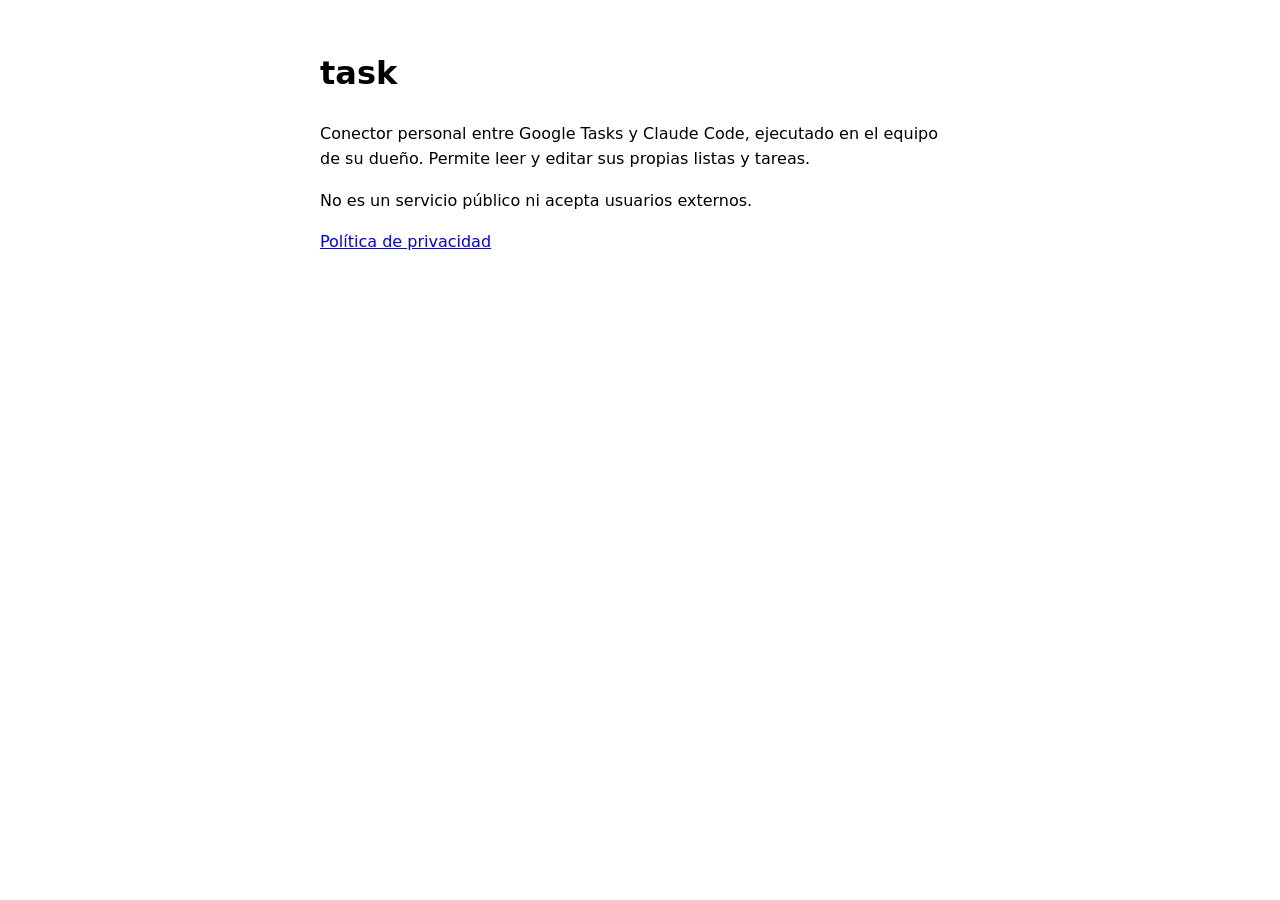
==== index.html @ f435e72d "Página de la app task" ====
<!DOCTYPE html>
<html lang="es">
<head>
<meta charset="utf-8">
<meta name="viewport" content="width=device-width, initial-scale=1">
<title>task</title>
<style>body{font-family:system-ui,sans-serif;max-width:40rem;margin:3rem auto;padding:0 1rem;line-height:1.6}</style>
</head>
<body>
<h1>task</h1>
<p>Conector personal entre Google Tasks y Claude Code, ejecutado en el equipo de su dueño. Permite leer y editar sus propias listas y tareas.</p>
<p>No es un servicio público ni acepta usuarios externos.</p>
<p><a href="privacidad.html">Política de privacidad</a></p>
</body>
</html>
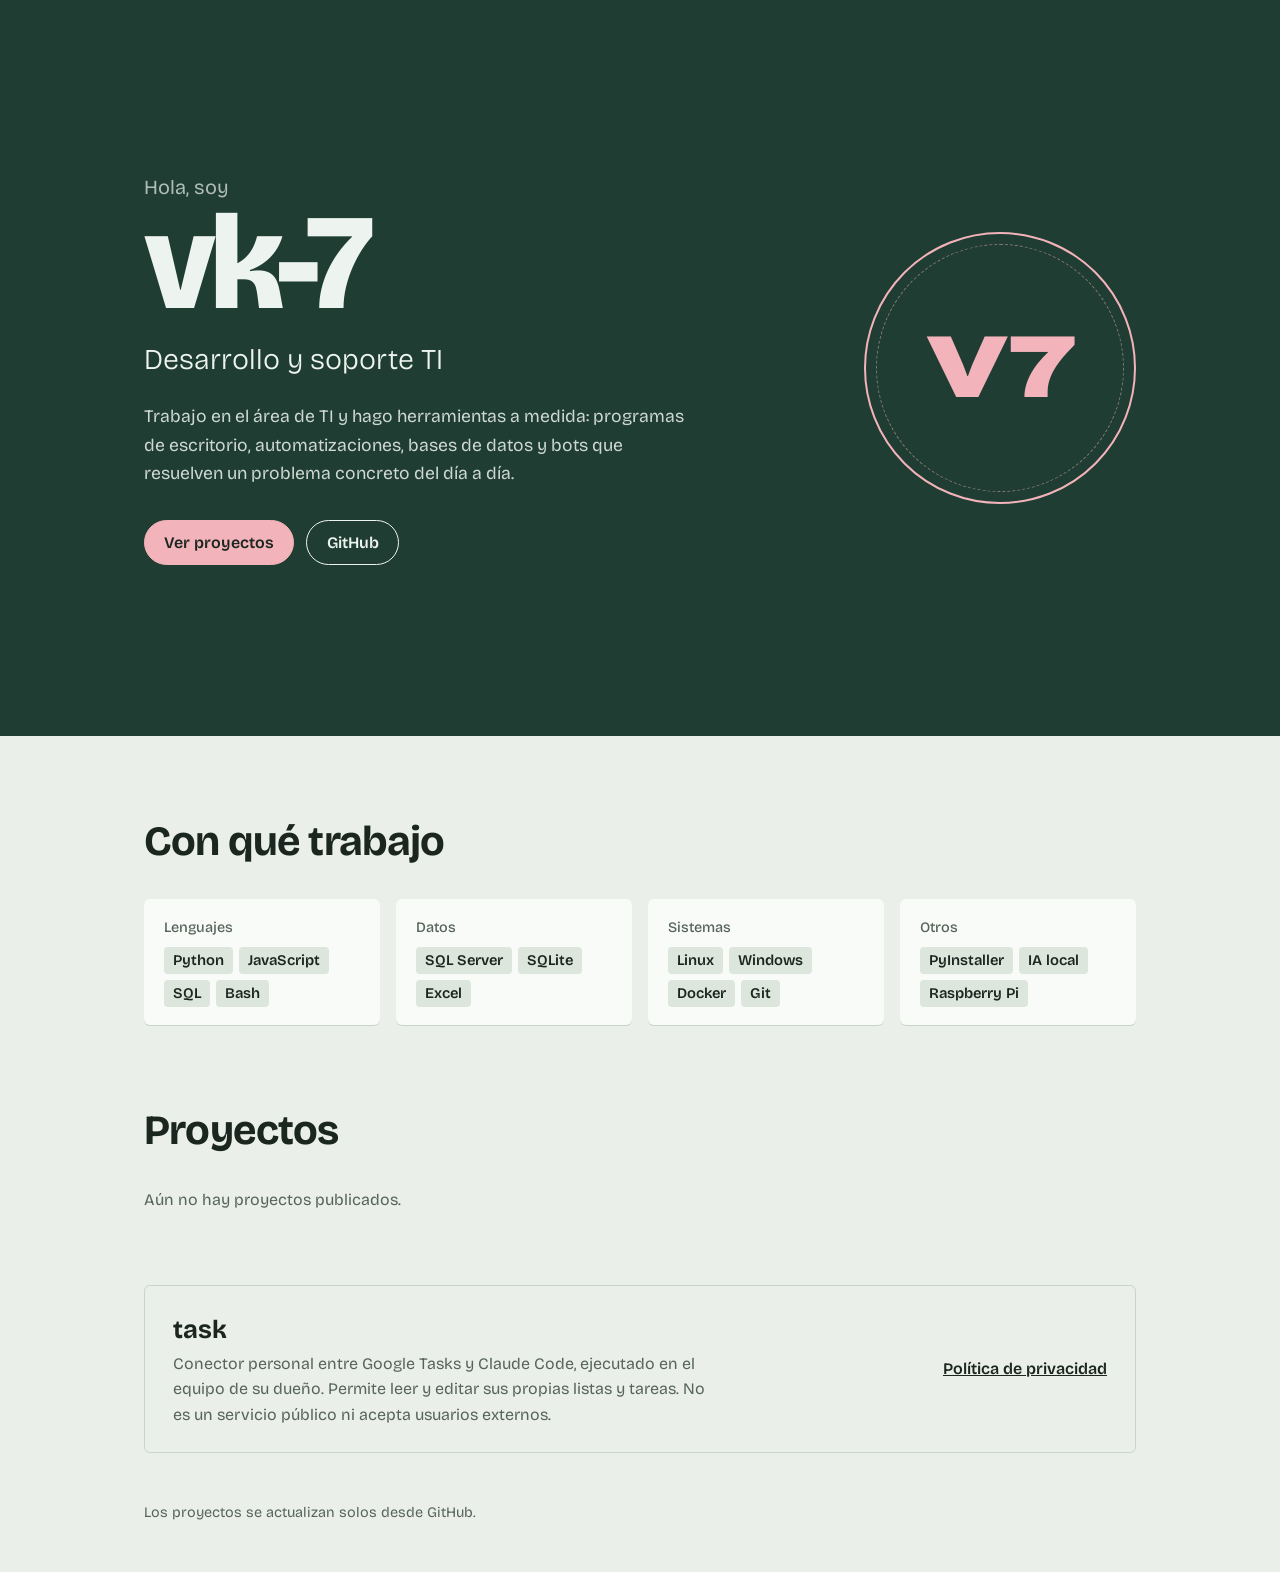
==== commit c06bc16a: "Portafolio vk-7: portada, herramientas y proyectos automáticos - Diseño nuevo (paleta Pino) con etiq" ====
--- a/index.html
+++ b/index.html
@@ -3,13 +3,62 @@
 <head>
 <meta charset="utf-8">
 <meta name="viewport" content="width=device-width, initial-scale=1">
-<title>task</title>
-<style>body{font-family:system-ui,sans-serif;max-width:40rem;margin:3rem auto;padding:0 1rem;line-height:1.6}</style>
+<meta name="version" content="1.0.0">
+<meta name="description" content="vk-7: desarrollo y soporte TI. Herramientas a medida, proyectos y la app task.">
+<title>vk-7</title>
+<link rel="icon" href="data:image/svg+xml,%3Csvg xmlns='http://www.w3.org/2000/svg' viewBox='0 0 64 64'%3E%3Ccircle cx='32' cy='32' r='32' fill='%231f3d33'/%3E%3Ctext x='32' y='42' text-anchor='middle' font-family='Arial' font-weight='900' font-size='28' fill='%23f3b3ba'%3EV7%3C/text%3E%3C/svg%3E">
+<link rel="preconnect" href="https://fonts.googleapis.com">
+<link rel="preconnect" href="https://fonts.gstatic.com" crossorigin>
+<link href="https://fonts.googleapis.com/css2?family=Archivo:wdth,wght@62..125,400..900&family=Bricolage+Grotesque:opsz,wght@12..96,300..800&display=swap" rel="stylesheet">
+<link rel="stylesheet" href="estilos.css">
 </head>
 <body>
-<h1>task</h1>
-<p>Conector personal entre Google Tasks y Claude Code, ejecutado en el equipo de su dueño. Permite leer y editar sus propias listas y tareas.</p>
-<p>No es un servicio público ni acepta usuarios externos.</p>
-<p><a href="privacidad.html">Política de privacidad</a></p>
+<header class="hero"><div class="ancho">
+  <div>
+    <p class="hola">Hola, soy</p>
+    <h1>vk-7</h1>
+    <p class="rol">Desarrollo y soporte TI</p>
+    <p class="perfil">Trabajo en el área de TI y hago herramientas a medida: programas de escritorio, automatizaciones, bases de datos y bots que resuelven un problema concreto del día a día.</p>
+    <div class="acciones">
+      <a class="lleno" href="#proyectos">Ver proyectos</a>
+      <a href="https://github.com/vk-7">GitHub</a>
+    </div>
+  </div>
+  <div class="sello" aria-hidden="true">V7</div>
+</div></header>
+
+<main class="ancho">
+  <section class="bloque">
+    <h2>Con qué trabajo</h2>
+    <div class="herramientas">
+      <div class="grupo"><h3>Lenguajes</h3><ul><li>Python</li><li>JavaScript</li><li>SQL</li><li>Bash</li></ul></div>
+      <div class="grupo"><h3>Datos</h3><ul><li>SQL Server</li><li>SQLite</li><li>Excel</li></ul></div>
+      <div class="grupo"><h3>Sistemas</h3><ul><li>Linux</li><li>Windows</li><li>Docker</li><li>Git</li></ul></div>
+      <div class="grupo"><h3>Otros</h3><ul><li>PyInstaller</li><li>IA local</li><li>Raspberry Pi</li></ul></div>
+    </div>
+  </section>
+
+  <section class="bloque" id="proyectos">
+    <h2>Proyectos</h2>
+    <div class="rejilla" id="rejilla"></div>
+    <p class="vacio" id="vacio" hidden>Aún no hay proyectos publicados.</p>
+  </section>
+
+  <section class="bloque" id="experiencia" hidden>
+    <h2>Experiencia</h2>
+    <ul class="exp" id="exp"></ul>
+  </section>
+
+  <section class="app" id="task">
+    <div>
+      <h2>task</h2>
+      <p>Conector personal entre Google Tasks y Claude Code, ejecutado en el equipo de su dueño. Permite leer y editar sus propias listas y tareas. No es un servicio público ni acepta usuarios externos.</p>
+    </div>
+    <a href="privacidad.html">Política de privacidad</a>
+  </section>
+
+  <footer>Los proyectos se actualizan solos desde GitHub.</footer>
+</main>
+<script src="portafolio.js"></script>
 </body>
 </html>
--- a/estilos.css
+++ b/estilos.css
@@ -0,0 +1,86 @@
+/* Paleta Pino */
+:root {
+  --fondo: #eaefe9;
+  --papel: #f9fbf8;
+  --tinta: #1b2620;
+  --suave: #56645b;
+  --linea: #c9d4ca;
+  --hero: #1f3d33;
+  --hero-t: #edf3ee;
+  --acento: #f3b3ba;
+  --acento-t: #1b2620;
+  --chip: #dde6dd;
+}
+
+* { box-sizing: border-box; margin: 0; }
+body { background: var(--fondo); color: var(--tinta); font-family: "Bricolage Grotesque", sans-serif; line-height: 1.6; }
+a:focus-visible, button:focus-visible { outline: 3px solid var(--acento); outline-offset: 3px; }
+.ancho { max-width: 68rem; margin: 0 auto; padding: 0 clamp(1rem, 5vw, 3rem); }
+
+/* Portada */
+.hero { background: var(--hero); color: var(--hero-t); }
+.hero .ancho { min-height: min(88vh, 46rem); display: grid; grid-template-columns: 1fr auto; align-items: center; gap: 3rem; padding-top: 4rem; padding-bottom: 4rem; }
+.hola { font-size: 1.25rem; opacity: .7; }
+.hero h1 { font-size: clamp(4rem, 11vw, 8.5rem); font-weight: 800; letter-spacing: -.04em; line-height: .9; font-variation-settings: "opsz" 96; }
+.rol { font-size: clamp(1.3rem, 2.5vw, 1.8rem); font-weight: 300; margin: .75rem 0 1.25rem; }
+.perfil { max-width: 34rem; font-size: 1.1rem; opacity: .85; }
+.acciones { display: flex; gap: .75rem; margin-top: 2rem; flex-wrap: wrap; }
+.acciones a { color: inherit; font-weight: 600; border: 1.5px solid currentColor; border-radius: 99px; padding: .55rem 1.2rem; text-decoration: none; }
+.acciones a.lleno { background: var(--acento); color: var(--acento-t); border-color: var(--acento); }
+.sello { width: clamp(10rem, 22vw, 17rem); aspect-ratio: 1; border-radius: 50%; border: 2px solid var(--acento); color: var(--acento); display: grid; place-items: center; font-family: Archivo, sans-serif; font-weight: 900; font-variation-settings: "wdth" 125; font-size: clamp(3rem, 7vw, 5.5rem); position: relative; }
+.sello::after { content: ""; position: absolute; inset: .6rem; border-radius: 50%; border: 1px dashed var(--acento); opacity: .5; }
+
+/* Secciones */
+.bloque { padding: 4.5rem 0 0; }
+.bloque h2 { font-size: clamp(1.8rem, 3.5vw, 2.6rem); font-weight: 700; letter-spacing: -.02em; margin-bottom: 1.5rem; }
+.vacio { color: var(--suave); }
+
+.herramientas { display: grid; grid-template-columns: repeat(auto-fill, minmax(14rem, 1fr)); gap: 1rem; }
+.grupo { background: var(--papel); border-radius: 6px; padding: 1.1rem 1.25rem; box-shadow: 0 1px 0 var(--linea); }
+.grupo h3 { font-size: .9rem; color: var(--suave); font-weight: 500; margin-bottom: .5rem; }
+.grupo ul { list-style: none; padding: 0; display: flex; flex-wrap: wrap; gap: .4rem; }
+.grupo li { background: var(--chip); border-radius: 4px; padding: .1rem .55rem; font-weight: 600; font-size: .92rem; }
+
+/* Etiquetas de proyecto */
+.rejilla { display: grid; grid-template-columns: repeat(auto-fill, minmax(16rem, 1fr)); gap: 1.1rem; }
+.etiqueta { background: var(--papel); border-radius: 6px; padding: 1.25rem 1.25rem 1rem; position: relative; display: flex; flex-direction: column; gap: .75rem; min-height: 14.5rem; color: inherit; text-decoration: none; box-shadow: 0 1px 0 var(--linea); font-family: Archivo, sans-serif; }
+.etiqueta::before { content: ""; position: absolute; left: 0; right: 0; top: 3.6rem; border-top: 2px dashed var(--linea); }
+.etiqueta h3 { font-size: 1.4rem; font-weight: 800; font-variation-settings: "wdth" 80; line-height: 1.1; height: 2.35rem; overflow-wrap: anywhere; padding-right: 4.5rem; }
+.etiqueta .desc { color: var(--suave); font-size: .93rem; flex: 1; padding-top: .6rem; }
+.etiqueta .desc.sin { font-style: italic; opacity: .7; }
+.campos { display: grid; grid-template-columns: 1fr 1fr; gap: .2rem 1rem; font-size: .8rem; }
+.campos dt { color: var(--suave); }
+.campos dd { font-weight: 600; margin: 0; }
+.barras { height: 2.1rem; display: flex; gap: 1px; }
+.barras i { background: var(--tinta); display: block; }
+.estado { position: absolute; top: 1.25rem; right: 1.25rem; font-size: .75rem; font-weight: 600; border: 1.5px solid currentColor; border-radius: 99px; padding: 0 .55rem; }
+a.etiqueta:hover h3 { text-decoration: underline; }
+
+/* Experiencia */
+.exp { list-style: none; padding: 0 0 0 1.5rem; border-left: 2px solid var(--linea); display: grid; gap: 2rem; }
+.exp li { position: relative; }
+.exp li::before { content: ""; position: absolute; left: calc(-1.5rem - 7px); top: .45rem; width: 12px; height: 12px; border-radius: 50%; background: var(--acento); }
+.cuando, .donde { color: var(--suave); }
+.exp h3 { font-size: 1.3rem; }
+
+/* App task */
+.app { margin: 4.5rem 0 0; border: 1.5px solid var(--linea); border-radius: 6px; padding: 1.5rem 1.75rem; display: flex; justify-content: space-between; align-items: center; gap: 1.5rem; flex-wrap: wrap; }
+.app h2 { font-size: 1.6rem; }
+.app p { color: var(--suave); max-width: 34rem; }
+.app a { color: inherit; font-weight: 600; }
+
+footer { padding: 3rem 0; color: var(--suave); font-size: .9rem; }
+
+/* Política de privacidad */
+.legal { padding-top: 3rem; padding-bottom: 1rem; max-width: 46rem; }
+.legal .volver { color: var(--suave); font-weight: 600; }
+.legal h1 { font-size: clamp(2.2rem, 5vw, 3.2rem); font-weight: 700; letter-spacing: -.02em; line-height: 1.1; margin: 1.5rem 0 .5rem; }
+.legal h2 { font-size: 1.35rem; margin: 2rem 0 .4rem; }
+.legal p { font-size: 1.05rem; }
+.legal a { color: inherit; }
+.legal code { background: var(--chip); border-radius: 4px; padding: 0 .3rem; font-size: .9em; overflow-wrap: anywhere; }
+
+@media (max-width: 720px) {
+  .hero .ancho { grid-template-columns: 1fr; min-height: auto; }
+  .sello { order: -1; width: 8rem; font-size: 2.5rem; }
+}
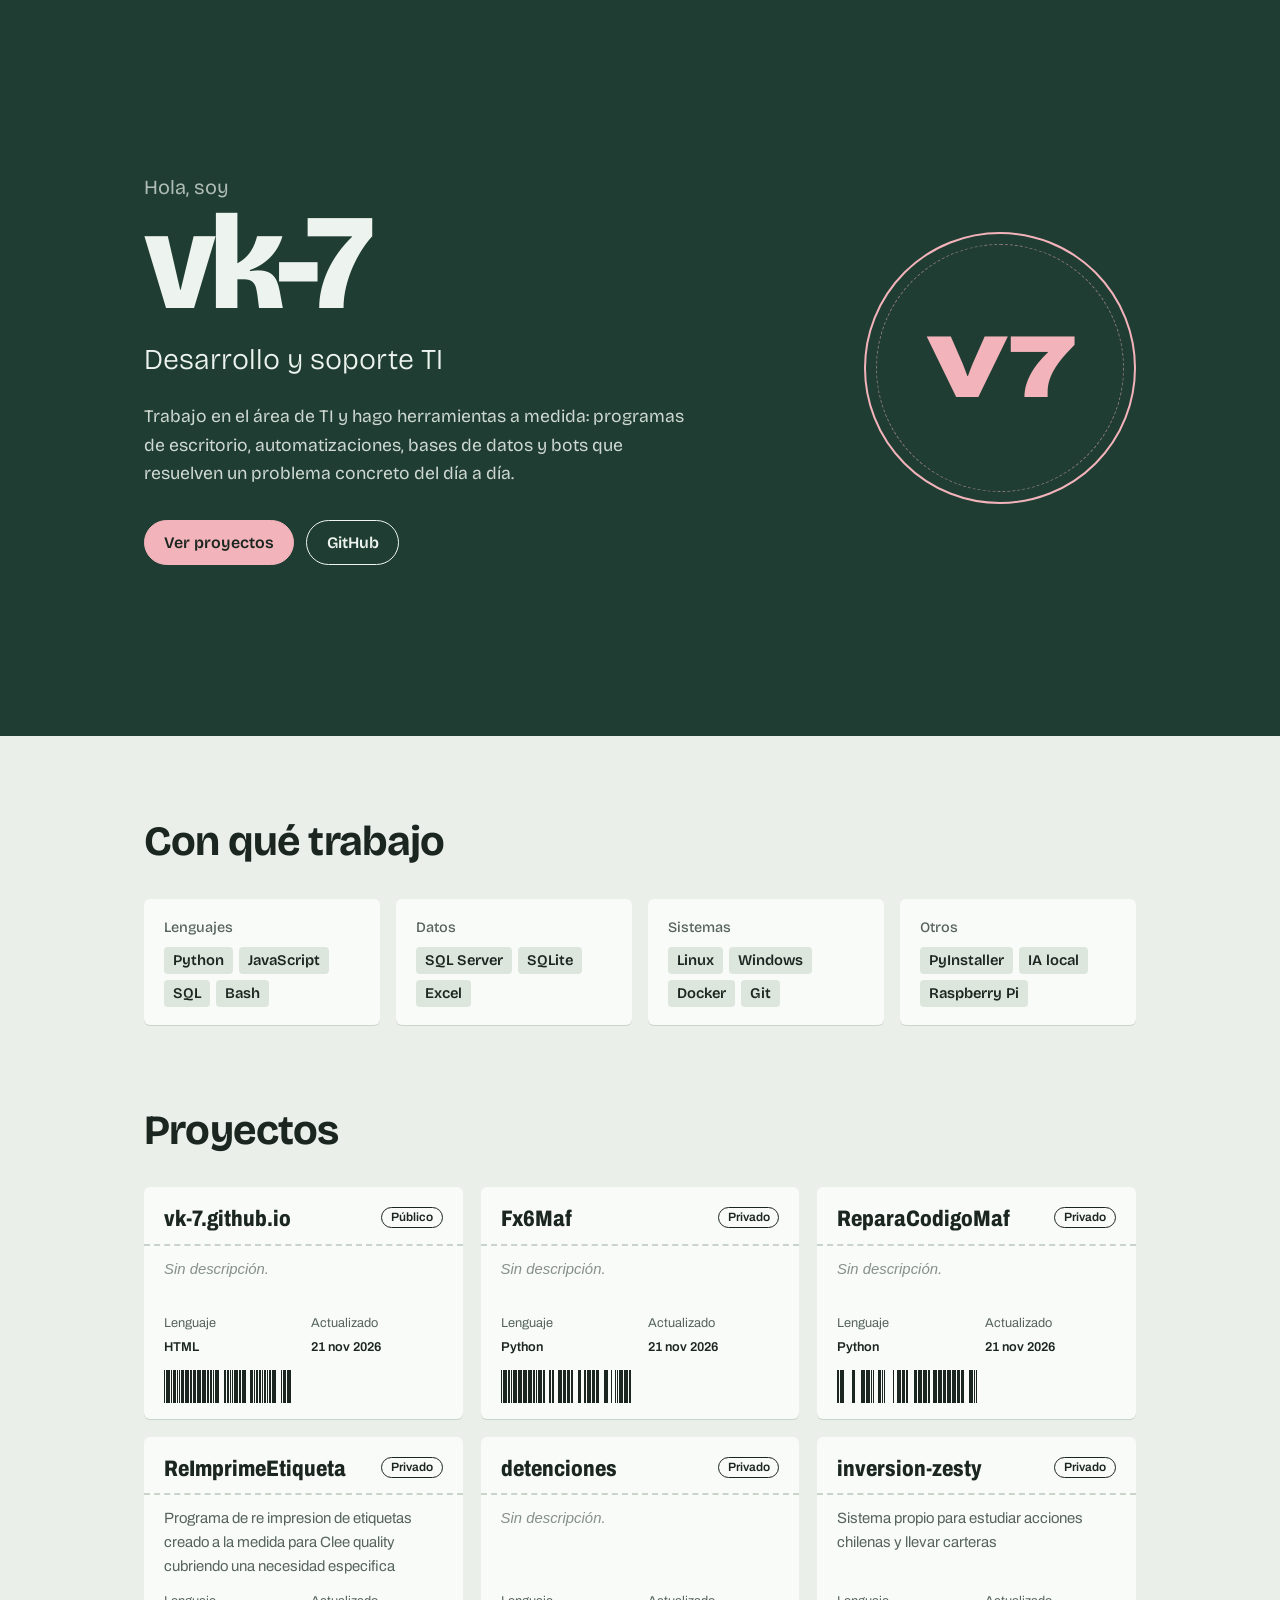
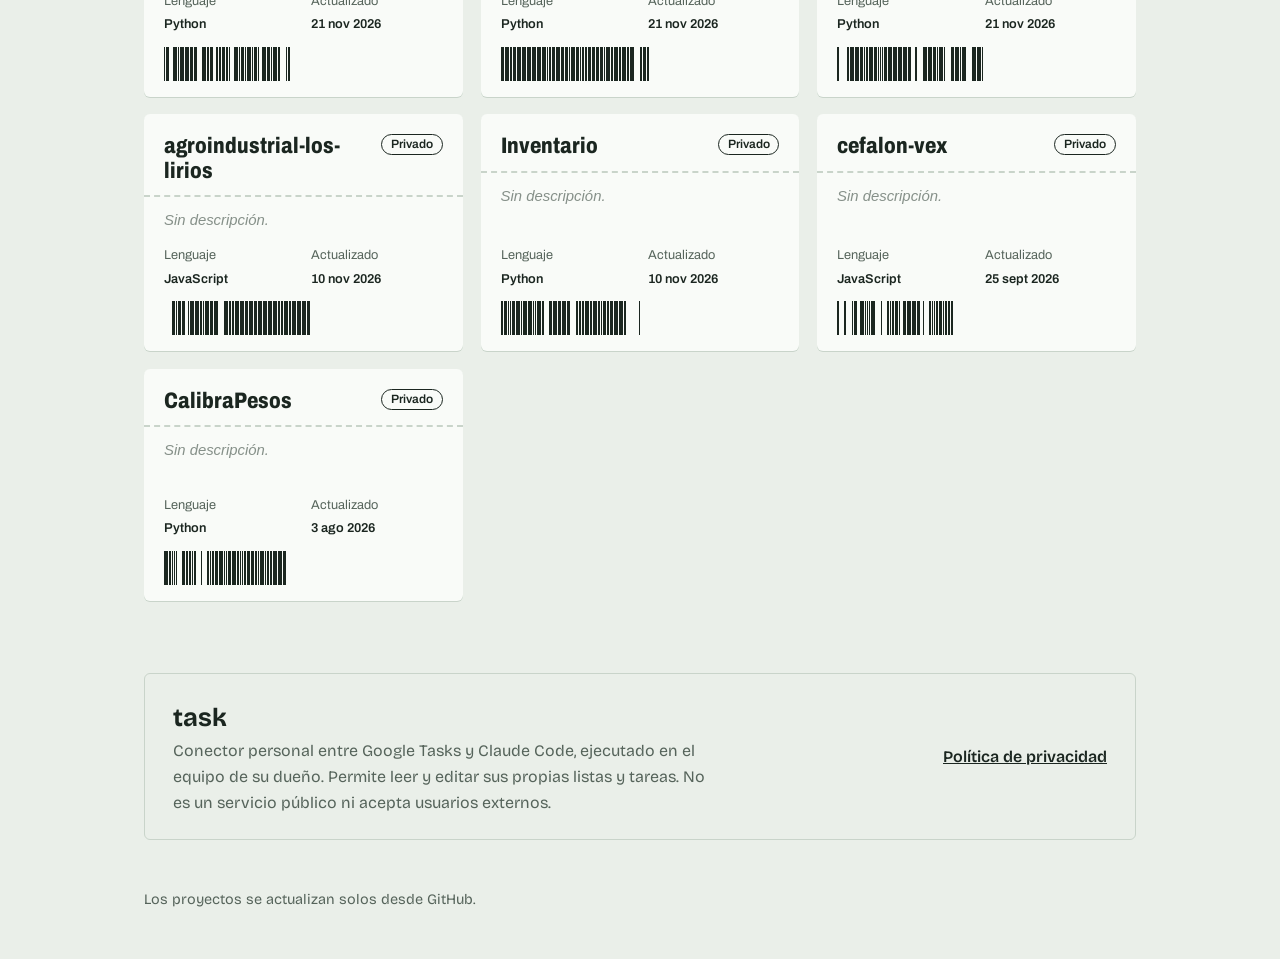
==== commit 6cff75a0: "Etiquetas: la línea de corte baja con nombres largos (1.0.1)" ====
--- a/index.html
+++ b/index.html
@@ -3,7 +3,7 @@
 <head>
 <meta charset="utf-8">
 <meta name="viewport" content="width=device-width, initial-scale=1">
-<meta name="version" content="1.0.0">
+<meta name="version" content="1.0.1">
 <meta name="description" content="vk-7: desarrollo y soporte TI. Herramientas a medida, proyectos y la app task.">
 <title>vk-7</title>
 <link rel="icon" href="data:image/svg+xml,%3Csvg xmlns='http://www.w3.org/2000/svg' viewBox='0 0 64 64'%3E%3Ccircle cx='32' cy='32' r='32' fill='%231f3d33'/%3E%3Ctext x='32' y='42' text-anchor='middle' font-family='Arial' font-weight='900' font-size='28' fill='%23f3b3ba'%3EV7%3C/text%3E%3C/svg%3E">
--- a/estilos.css
+++ b/estilos.css
@@ -44,9 +44,9 @@
 /* Etiquetas de proyecto */
 .rejilla { display: grid; grid-template-columns: repeat(auto-fill, minmax(16rem, 1fr)); gap: 1.1rem; }
 .etiqueta { background: var(--papel); border-radius: 6px; padding: 1.25rem 1.25rem 1rem; position: relative; display: flex; flex-direction: column; gap: .75rem; min-height: 14.5rem; color: inherit; text-decoration: none; box-shadow: 0 1px 0 var(--linea); font-family: Archivo, sans-serif; }
-.etiqueta::before { content: ""; position: absolute; left: 0; right: 0; top: 3.6rem; border-top: 2px dashed var(--linea); }
-.etiqueta h3 { font-size: 1.4rem; font-weight: 800; font-variation-settings: "wdth" 80; line-height: 1.1; height: 2.35rem; overflow-wrap: anywhere; padding-right: 4.5rem; }
-.etiqueta .desc { color: var(--suave); font-size: .93rem; flex: 1; padding-top: .6rem; }
+/* La línea de corte va bajo el nombre y baja si el nombre ocupa dos líneas */
+.etiqueta h3 { font-size: 1.4rem; font-weight: 800; font-variation-settings: "wdth" 80; line-height: 1.1; overflow-wrap: anywhere; margin: 0 -1.25rem; padding: 0 5.75rem .75rem 1.25rem; border-bottom: 2px dashed var(--linea); }
+.etiqueta .desc { color: var(--suave); font-size: .93rem; flex: 1; }
 .etiqueta .desc.sin { font-style: italic; opacity: .7; }
 .campos { display: grid; grid-template-columns: 1fr 1fr; gap: .2rem 1rem; font-size: .8rem; }
 .campos dt { color: var(--suave); }
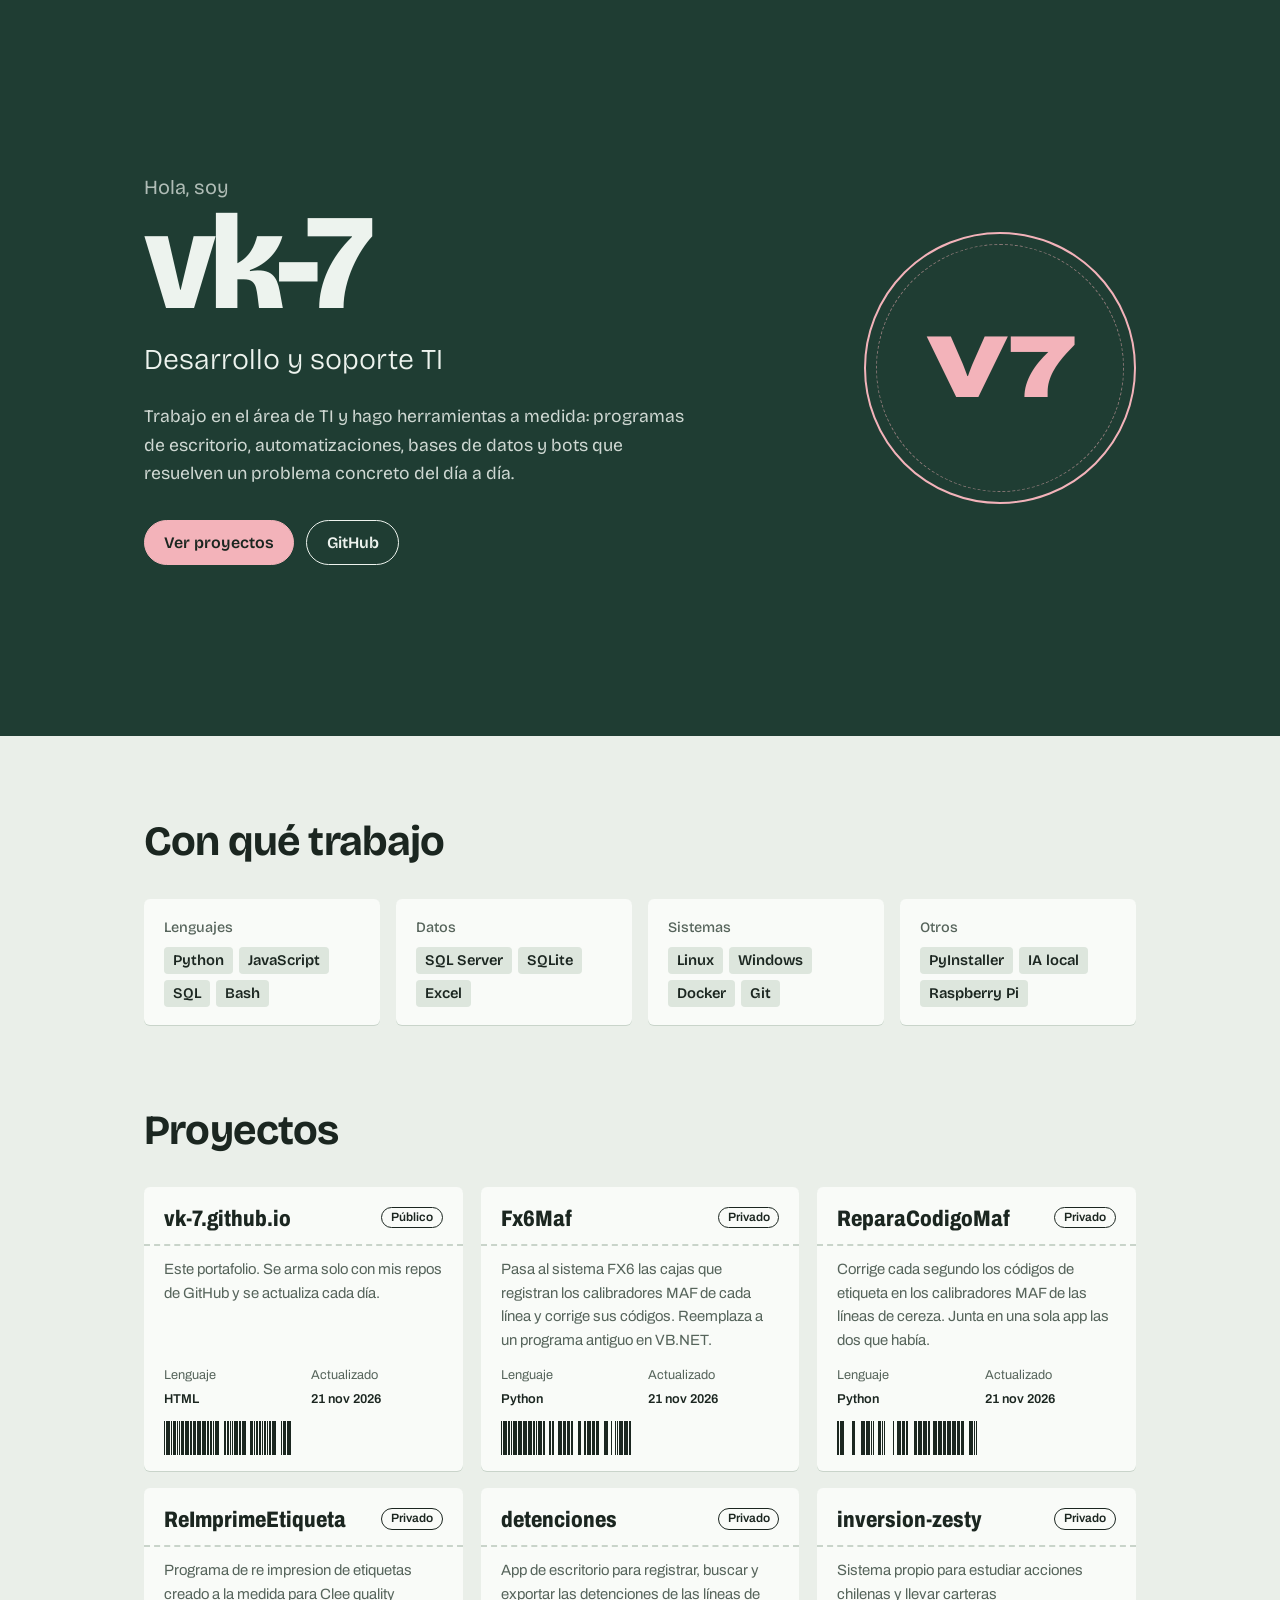
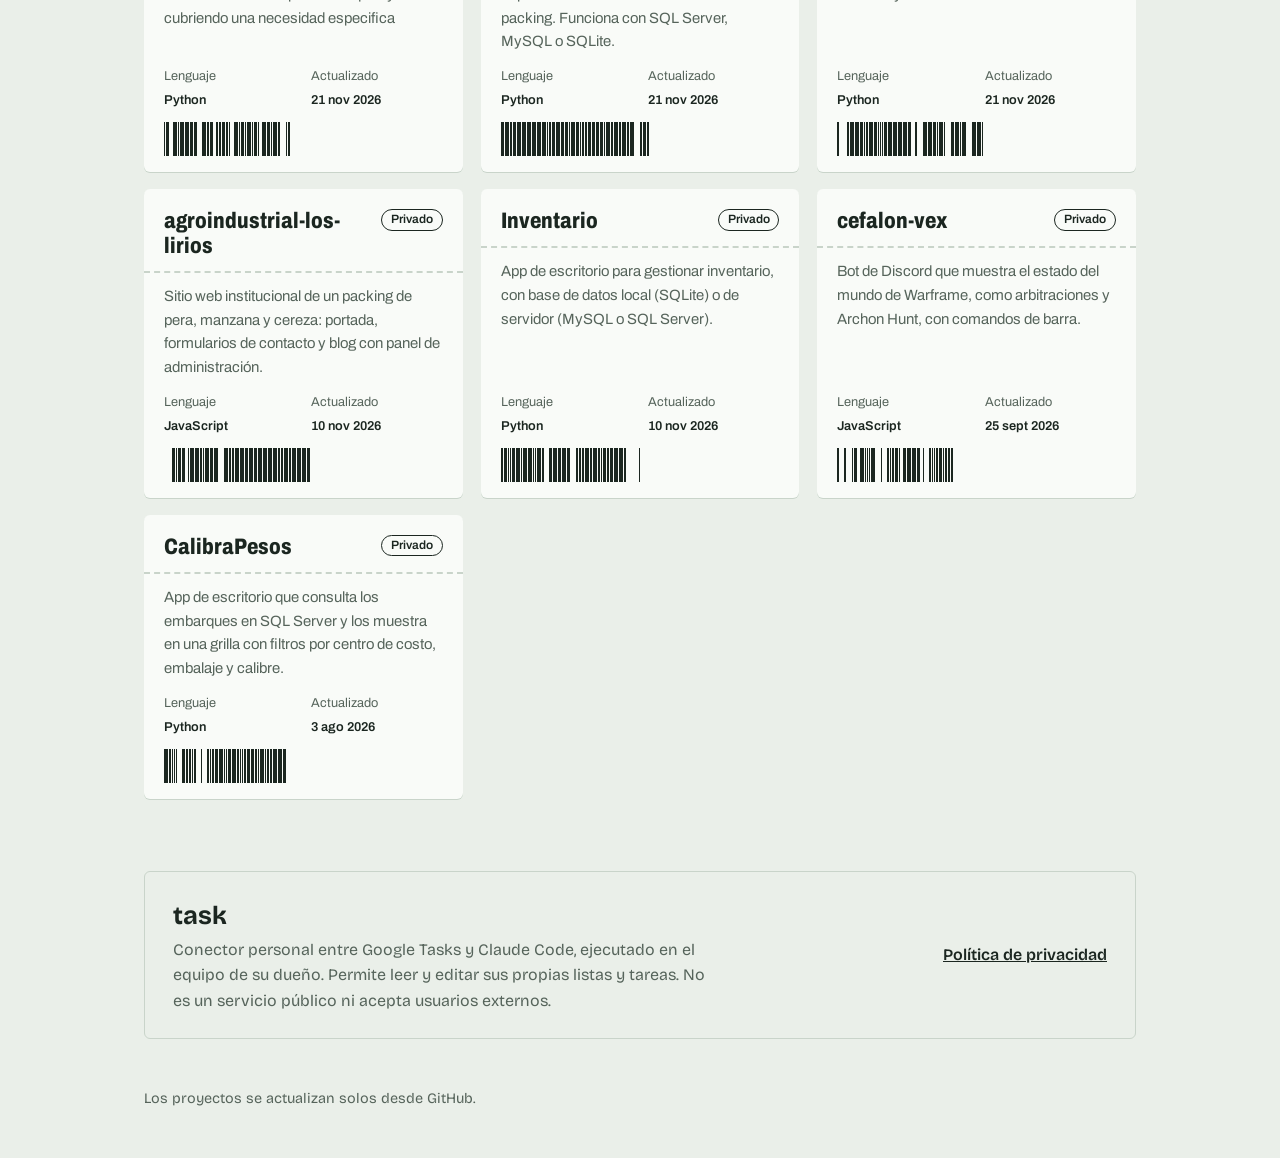
==== commit 238b4415: "Descripciones de proyectos en .github/descripciones.json (1.1.0) El token de gh no puede editar la d" ====
--- a/index.html
+++ b/index.html
@@ -3,7 +3,7 @@
 <head>
 <meta charset="utf-8">
 <meta name="viewport" content="width=device-width, initial-scale=1">
-<meta name="version" content="1.0.1">
+<meta name="version" content="1.1.0">
 <meta name="description" content="vk-7: desarrollo y soporte TI. Herramientas a medida, proyectos y la app task.">
 <title>vk-7</title>
 <link rel="icon" href="data:image/svg+xml,%3Csvg xmlns='http://www.w3.org/2000/svg' viewBox='0 0 64 64'%3E%3Ccircle cx='32' cy='32' r='32' fill='%231f3d33'/%3E%3Ctext x='32' y='42' text-anchor='middle' font-family='Arial' font-weight='900' font-size='28' fill='%23f3b3ba'%3EV7%3C/text%3E%3C/svg%3E">
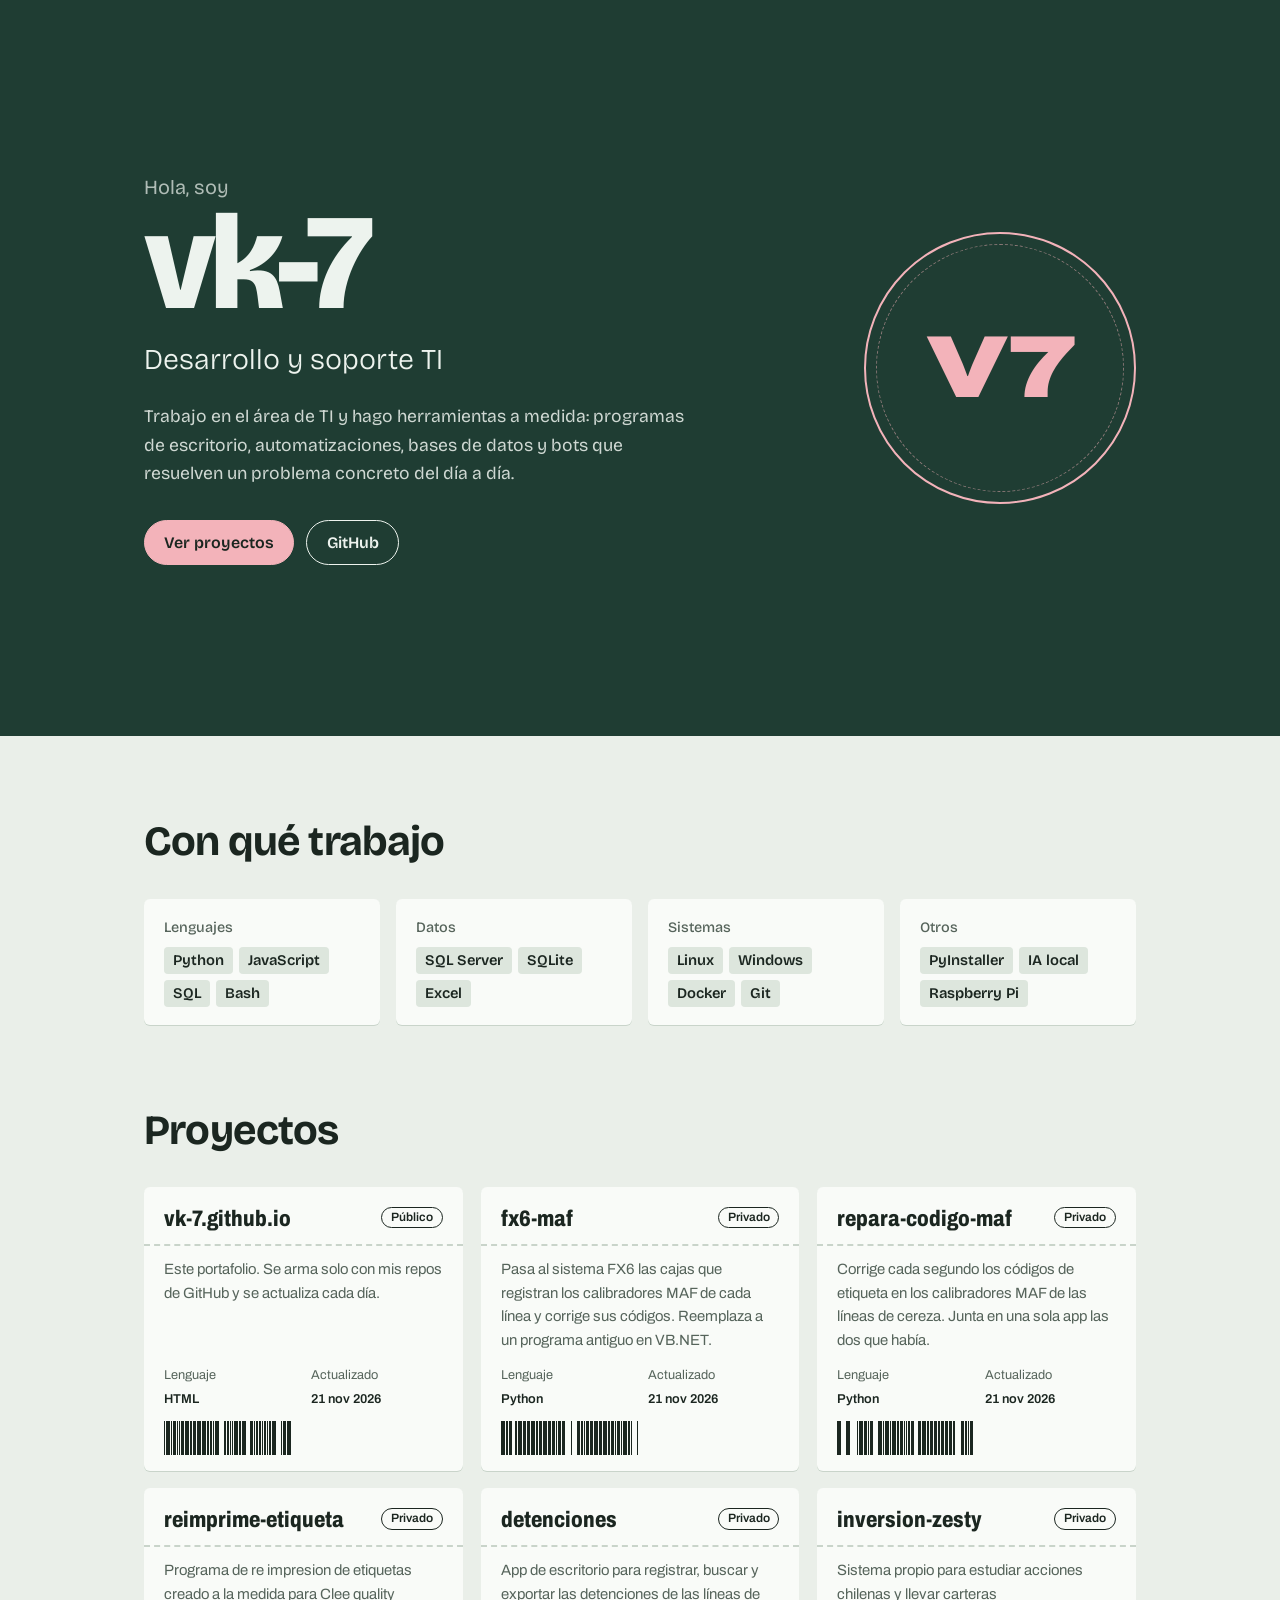
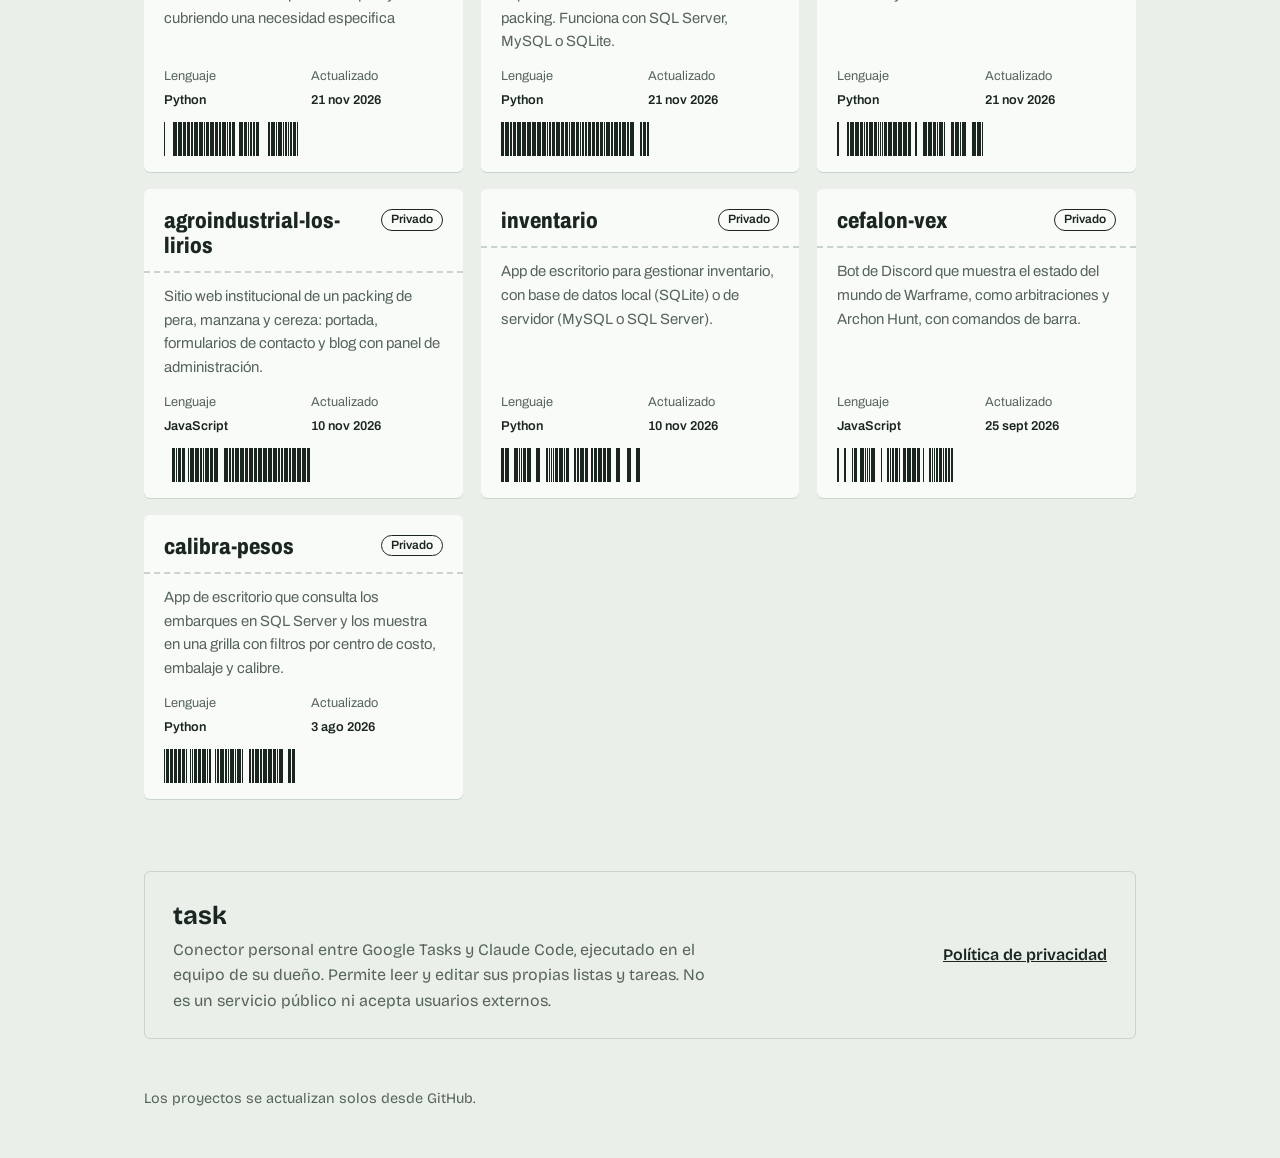
==== commit 95bacac9: "Nombres de repos estandarizados (1.1.1) Repos renombrados a minúsculas con guiones (fx6-maf, repara-" ====
--- a/index.html
+++ b/index.html
@@ -3,7 +3,7 @@
 <head>
 <meta charset="utf-8">
 <meta name="viewport" content="width=device-width, initial-scale=1">
-<meta name="version" content="1.1.0">
+<meta name="version" content="1.1.1">
 <meta name="description" content="vk-7: desarrollo y soporte TI. Herramientas a medida, proyectos y la app task.">
 <title>vk-7</title>
 <link rel="icon" href="data:image/svg+xml,%3Csvg xmlns='http://www.w3.org/2000/svg' viewBox='0 0 64 64'%3E%3Ccircle cx='32' cy='32' r='32' fill='%231f3d33'/%3E%3Ctext x='32' y='42' text-anchor='middle' font-family='Arial' font-weight='900' font-size='28' fill='%23f3b3ba'%3EV7%3C/text%3E%3C/svg%3E">
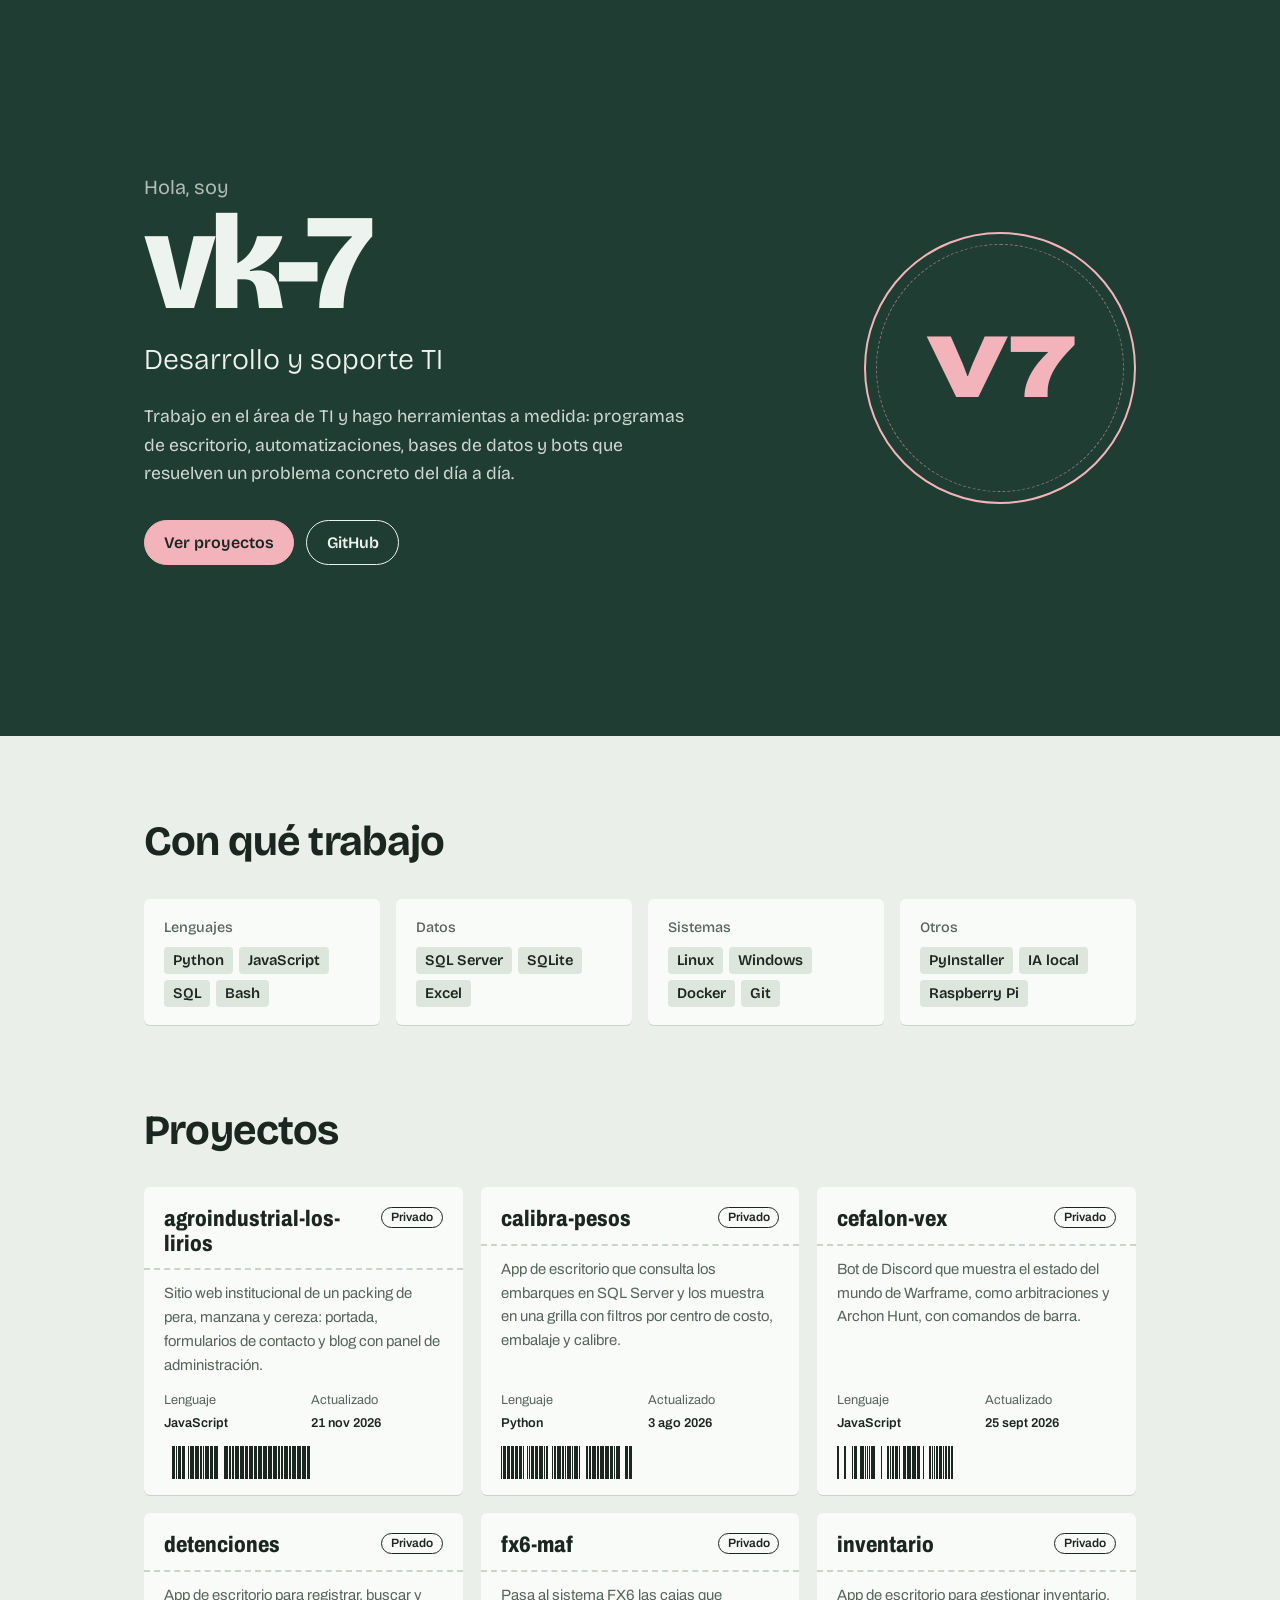
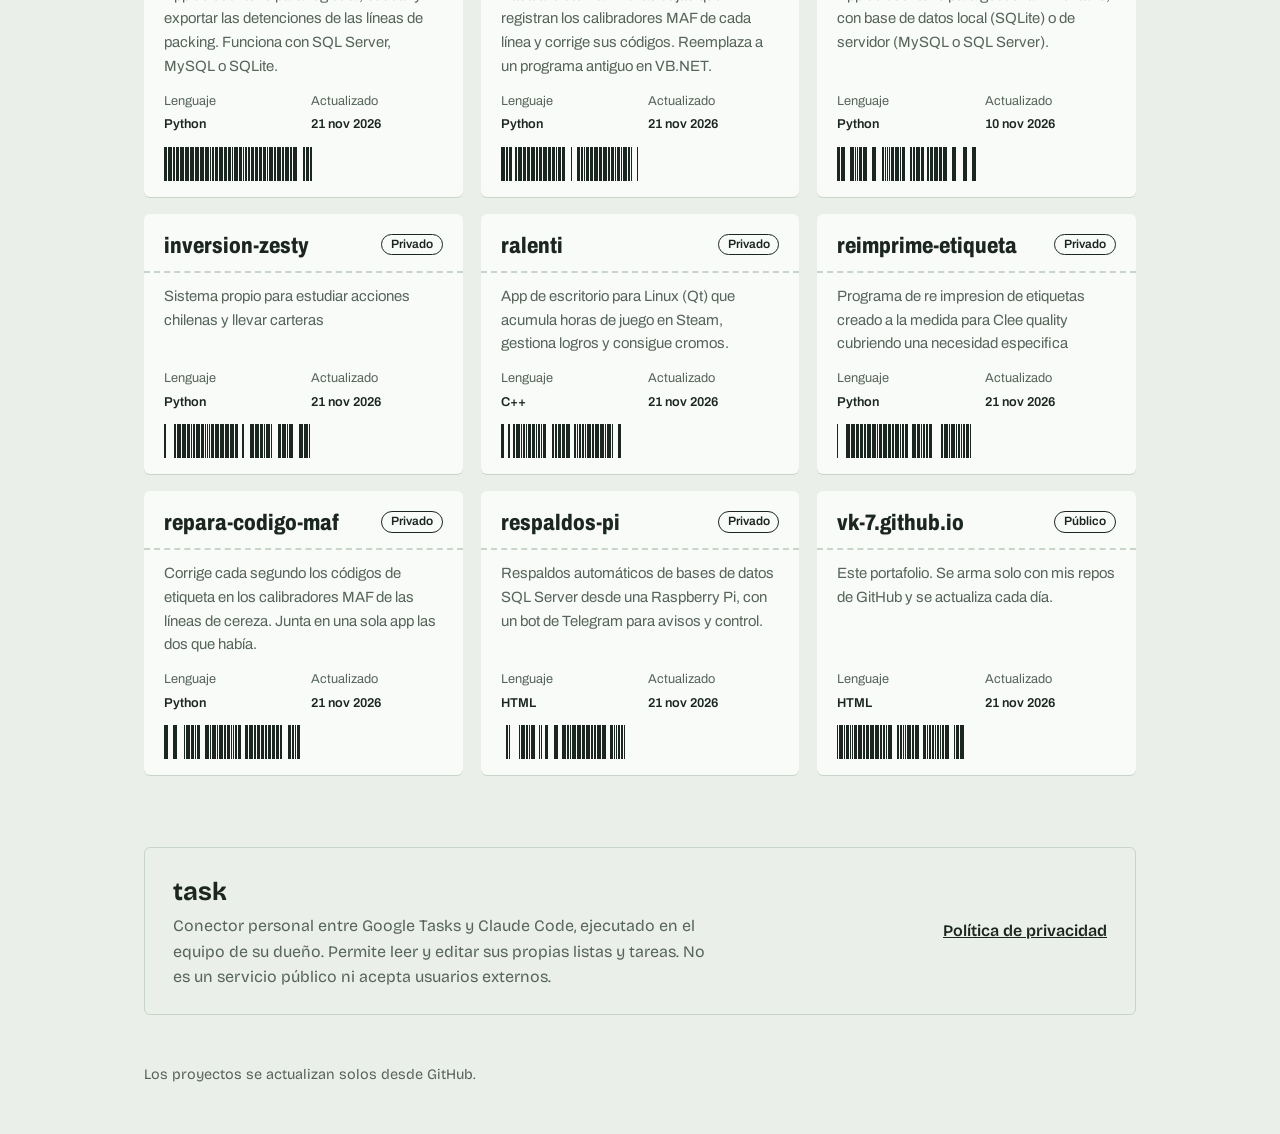
==== commit cfc37b0f: "Proyectos en orden alfabético (1.2.0)" ====
--- a/index.html
+++ b/index.html
@@ -3,7 +3,7 @@
 <head>
 <meta charset="utf-8">
 <meta name="viewport" content="width=device-width, initial-scale=1">
-<meta name="version" content="1.1.1">
+<meta name="version" content="1.2.0">
 <meta name="description" content="vk-7: desarrollo y soporte TI. Herramientas a medida, proyectos y la app task.">
 <title>vk-7</title>
 <link rel="icon" href="data:image/svg+xml,%3Csvg xmlns='http://www.w3.org/2000/svg' viewBox='0 0 64 64'%3E%3Ccircle cx='32' cy='32' r='32' fill='%231f3d33'/%3E%3Ctext x='32' y='42' text-anchor='middle' font-family='Arial' font-weight='900' font-size='28' fill='%23f3b3ba'%3EV7%3C/text%3E%3C/svg%3E">
